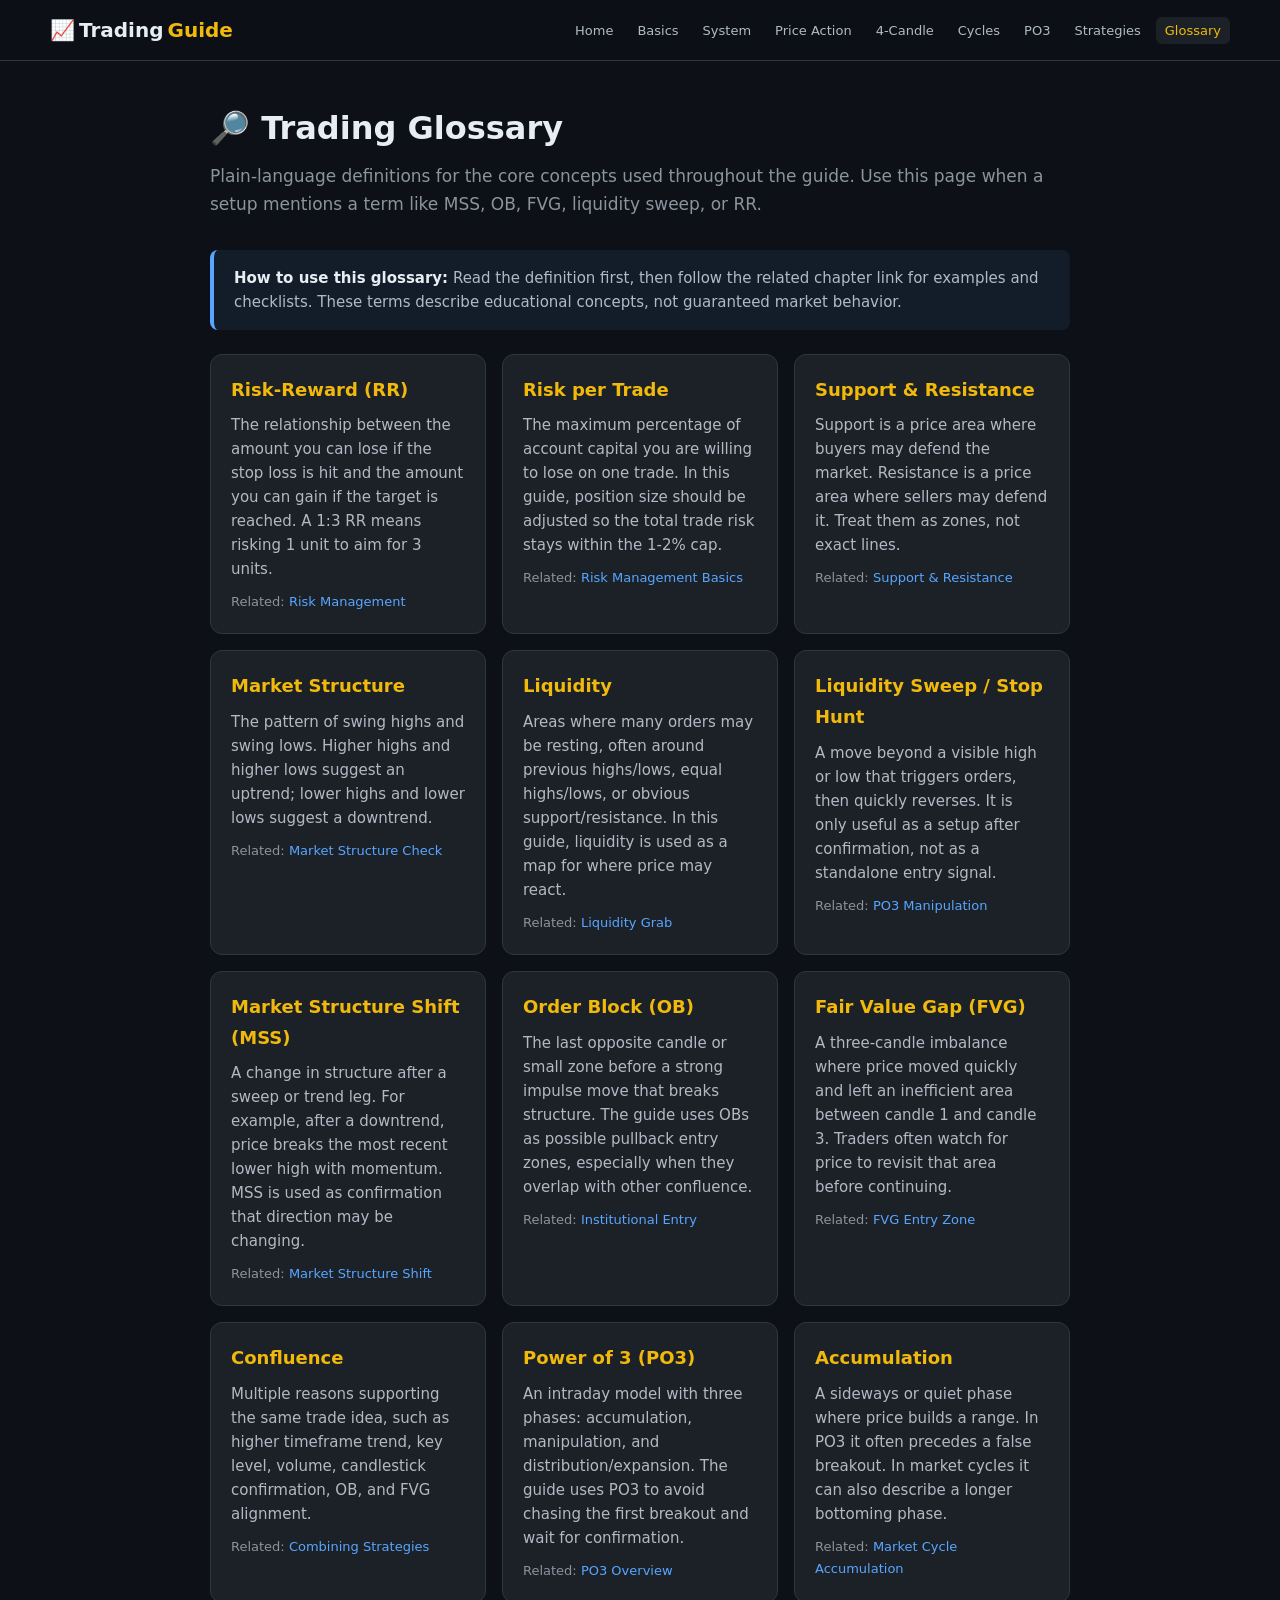
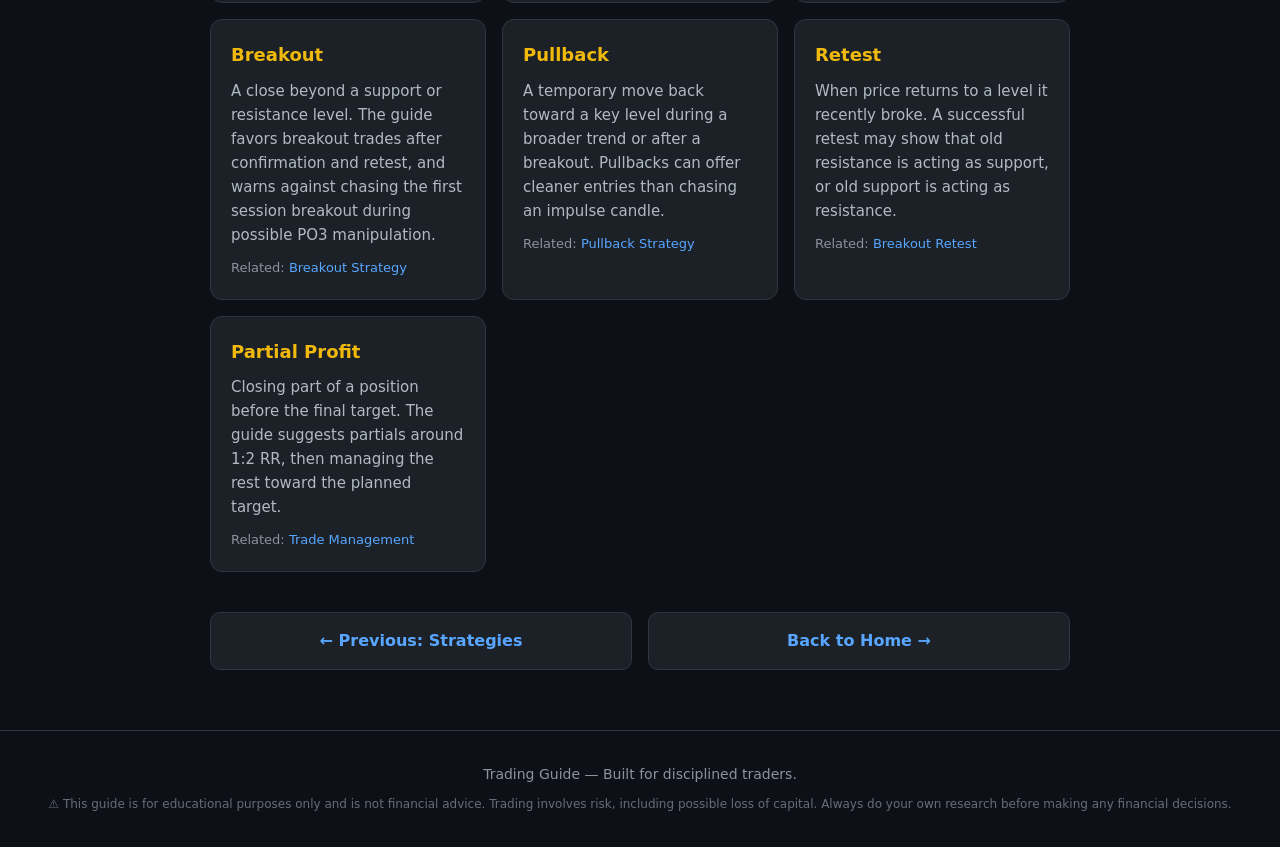
==== glossary.html @ 23a05971 "Improve trading guide clarity and navigation Co-authored-by: Manoj Nath <manojnathsaud@users.noreply" ====
<!DOCTYPE html>
<html lang="en">
<head>
  <meta charset="UTF-8">
  <meta name="viewport" content="width=device-width, initial-scale=1.0">
  <title>Trading Glossary — Trading Guide</title>
  <link rel="stylesheet" href="styles.css">
</head>
<body>

  <nav class="navbar">
    <div class="navbar-inner">
      <a href="index.html" class="nav-logo"><span aria-hidden="true">📈</span> Trading <span>Guide</span></a>
      <button class="nav-toggle" onclick="document.querySelector('.nav-links').classList.toggle('open')" aria-label="Toggle menu">
        <span></span><span></span><span></span>
      </button>
      <ul class="nav-links">
        <li><a href="index.html">Home</a></li>
        <li><a href="TradingGuidePage1/TradingGuidePage1.html">Basics</a></li>
        <li><a href="TradingGuidePage2/TradingGuidePage2.html">System</a></li>
        <li><a href="TradingGuidePage3/TradingGuidePage3.html">Price Action</a></li>
        <li><a href="TradingGuidePage4/TradingGuidePage4.html">4-Candle</a></li>
        <li><a href="TradingGuidePage5/TradingGuidePage5.html">Cycles</a></li>
        <li><a href="TradingGuidePage6/TradingGuidePage6.html">PO3</a></li>
        <li><a href="TradingGuidePage7/TradingGuidePage7.html">Strategies</a></li>
        <li><a href="glossary.html" class="active">Glossary</a></li>
      </ul>
    </div>
  </nav>

  <main class="main-content">

    <h1 class="page-title"><span aria-hidden="true">🔎</span> Trading Glossary</h1>
    <p class="page-subtitle">Plain-language definitions for the core concepts used throughout the guide. Use this page when a setup mentions a term like MSS, OB, FVG, liquidity sweep, or RR.</p>

    <div class="callout callout-blue mb-3">
      <strong>How to use this glossary:</strong> Read the definition first, then follow the related chapter link for examples and checklists. These terms describe educational concepts, not guaranteed market behavior.
    </div>

    <div class="glossary-grid">

      <article class="glossary-term" id="risk-reward">
        <h2>Risk-Reward (RR)</h2>
        <p>The relationship between the amount you can lose if the stop loss is hit and the amount you can gain if the target is reached. A 1:3 RR means risking 1 unit to aim for 3 units.</p>
        <span class="related">Related: <a href="TradingGuidePage2/TradingGuidePage2.html#risk">Risk Management</a></span>
      </article>

      <article class="glossary-term" id="risk-per-trade">
        <h2>Risk per Trade</h2>
        <p>The maximum percentage of account capital you are willing to lose on one trade. In this guide, position size should be adjusted so the total trade risk stays within the 1-2% cap.</p>
        <span class="related">Related: <a href="TradingGuidePage1/TradingGuidePage1.html#risk-management-basics">Risk Management Basics</a></span>
      </article>

      <article class="glossary-term" id="support-resistance">
        <h2>Support & Resistance</h2>
        <p>Support is a price area where buyers may defend the market. Resistance is a price area where sellers may defend it. Treat them as zones, not exact lines.</p>
        <span class="related">Related: <a href="TradingGuidePage1/TradingGuidePage1.html#support-resistance">Support & Resistance</a></span>
      </article>

      <article class="glossary-term" id="market-structure">
        <h2>Market Structure</h2>
        <p>The pattern of swing highs and swing lows. Higher highs and higher lows suggest an uptrend; lower highs and lower lows suggest a downtrend.</p>
        <span class="related">Related: <a href="TradingGuidePage2/TradingGuidePage2.html#structure">Market Structure Check</a></span>
      </article>

      <article class="glossary-term" id="liquidity">
        <h2>Liquidity</h2>
        <p>Areas where many orders may be resting, often around previous highs/lows, equal highs/lows, or obvious support/resistance. In this guide, liquidity is used as a map for where price may react.</p>
        <span class="related">Related: <a href="TradingGuidePage3/TradingGuidePage3.html#liquidity">Liquidity Grab</a></span>
      </article>

      <article class="glossary-term" id="liquidity-sweep">
        <h2>Liquidity Sweep / Stop Hunt</h2>
        <p>A move beyond a visible high or low that triggers orders, then quickly reverses. It is only useful as a setup after confirmation, not as a standalone entry signal.</p>
        <span class="related">Related: <a href="TradingGuidePage6/TradingGuidePage6.html#manipulation">PO3 Manipulation</a></span>
      </article>

      <article class="glossary-term" id="mss">
        <h2>Market Structure Shift (MSS)</h2>
        <p>A change in structure after a sweep or trend leg. For example, after a downtrend, price breaks the most recent lower high with momentum. MSS is used as confirmation that direction may be changing.</p>
        <span class="related">Related: <a href="TradingGuidePage3/TradingGuidePage3.html#mss">Market Structure Shift</a></span>
      </article>

      <article class="glossary-term" id="order-block">
        <h2>Order Block (OB)</h2>
        <p>The last opposite candle or small zone before a strong impulse move that breaks structure. The guide uses OBs as possible pullback entry zones, especially when they overlap with other confluence.</p>
        <span class="related">Related: <a href="TradingGuidePage3/TradingGuidePage3.html#entry">Institutional Entry</a></span>
      </article>

      <article class="glossary-term" id="fair-value-gap">
        <h2>Fair Value Gap (FVG)</h2>
        <p>A three-candle imbalance where price moved quickly and left an inefficient area between candle 1 and candle 3. Traders often watch for price to revisit that area before continuing.</p>
        <span class="related">Related: <a href="TradingGuidePage3/TradingGuidePage3.html#entry">FVG Entry Zone</a></span>
      </article>

      <article class="glossary-term" id="confluence">
        <h2>Confluence</h2>
        <p>Multiple reasons supporting the same trade idea, such as higher timeframe trend, key level, volume, candlestick confirmation, OB, and FVG alignment.</p>
        <span class="related">Related: <a href="TradingGuidePage7/TradingGuidePage7.html#combining">Combining Strategies</a></span>
      </article>

      <article class="glossary-term" id="po3">
        <h2>Power of 3 (PO3)</h2>
        <p>An intraday model with three phases: accumulation, manipulation, and distribution/expansion. The guide uses PO3 to avoid chasing the first breakout and wait for confirmation.</p>
        <span class="related">Related: <a href="TradingGuidePage6/TradingGuidePage6.html#overview">PO3 Overview</a></span>
      </article>

      <article class="glossary-term" id="accumulation">
        <h2>Accumulation</h2>
        <p>A sideways or quiet phase where price builds a range. In PO3 it often precedes a false breakout. In market cycles it can also describe a longer bottoming phase.</p>
        <span class="related">Related: <a href="TradingGuidePage5/TradingGuidePage5.html#phase1">Market Cycle Accumulation</a></span>
      </article>

      <article class="glossary-term" id="breakout">
        <h2>Breakout</h2>
        <p>A close beyond a support or resistance level. The guide favors breakout trades after confirmation and retest, and warns against chasing the first session breakout during possible PO3 manipulation.</p>
        <span class="related">Related: <a href="TradingGuidePage7/TradingGuidePage7.html#breakout">Breakout Strategy</a></span>
      </article>

      <article class="glossary-term" id="pullback">
        <h2>Pullback</h2>
        <p>A temporary move back toward a key level during a broader trend or after a breakout. Pullbacks can offer cleaner entries than chasing an impulse candle.</p>
        <span class="related">Related: <a href="TradingGuidePage7/TradingGuidePage7.html#pullback">Pullback Strategy</a></span>
      </article>

      <article class="glossary-term" id="retest">
        <h2>Retest</h2>
        <p>When price returns to a level it recently broke. A successful retest may show that old resistance is acting as support, or old support is acting as resistance.</p>
        <span class="related">Related: <a href="TradingGuidePage7/TradingGuidePage7.html#breakout">Breakout Retest</a></span>
      </article>

      <article class="glossary-term" id="partials">
        <h2>Partial Profit</h2>
        <p>Closing part of a position before the final target. The guide suggests partials around 1:2 RR, then managing the rest toward the planned target.</p>
        <span class="related">Related: <a href="TradingGuidePage2/TradingGuidePage2.html#management">Trade Management</a></span>
      </article>

    </div>

    <div class="page-nav">
      <a href="TradingGuidePage7/TradingGuidePage7.html">← Previous: Strategies</a>
      <a href="index.html">Back to Home →</a>
    </div>

  </main>

  <footer class="footer">
    <p>Trading Guide — Built for disciplined traders.</p>
    <p class="disclaimer">⚠ This guide is for educational purposes only and is not financial advice. Trading involves risk, including possible loss of capital. Always do your own research before making any financial decisions.</p>
  </footer>

</body>
</html>
---- styles.css ----
/* ===== CSS Variables ===== */
:root {
  --bg-primary: #0d1117;
  --bg-secondary: #161b22;
  --card-bg: #1c2128;
  --border-color: #30363d;
  --text-primary: #e6edf3;
  --text-secondary: #b1bac4;
  --text-muted: #8b949e;
  --accent-green: #3fb950;
  --accent-red: #ea3943;
  --accent-gold: #f0b90b;
  --accent-blue: #58a6ff;
  --link-color: #58a6ff;
  --nav-bg: rgba(13, 17, 23, 0.95);
  --font-main: 'Segoe UI', system-ui, -apple-system, sans-serif;
}

/* ===== Reset ===== */
*, *::before, *::after { box-sizing: border-box; margin: 0; padding: 0; }

html { scroll-behavior: smooth; }

body {
  font-family: var(--font-main);
  background: var(--bg-primary);
  color: var(--text-primary);
  line-height: 1.7;
  font-size: 16px;
}

a { color: var(--link-color); text-decoration: none; transition: color 0.2s; }
a:hover { color: var(--accent-gold); }

img { max-width: 100%; height: auto; }

/* ===== Navbar ===== */
.navbar {
  position: sticky;
  top: 0;
  z-index: 1000;
  background: var(--nav-bg);
  backdrop-filter: blur(12px);
  border-bottom: 1px solid var(--border-color);
  padding: 0 20px;
}

.navbar-inner {
  max-width: 1180px;
  margin: 0 auto;
  display: flex;
  align-items: center;
  justify-content: space-between;
  height: 60px;
}

.nav-logo {
  font-size: 20px;
  font-weight: 700;
  color: var(--text-primary);
  display: flex;
  align-items: center;
  gap: 4px;
}
.nav-logo span { color: var(--accent-gold); }
.nav-logo:hover { color: var(--text-primary); }

.nav-links {
  list-style: none;
  display: flex;
  gap: 6px;
  align-items: center;
}

.nav-links a {
  padding: 6px 9px;
  border-radius: 6px;
  font-size: 13px;
  color: var(--text-secondary);
  transition: all 0.2s;
}
.nav-links a:hover, .nav-links a.active {
  background: var(--card-bg);
  color: var(--accent-gold);
}

.nav-toggle { display: none; background: none; border: none; cursor: pointer; padding: 8px; }
.nav-toggle span {
  display: block; width: 22px; height: 2px;
  background: var(--text-primary); margin: 5px 0;
  border-radius: 2px; transition: 0.3s;
}

@media (max-width: 900px) {
  .nav-toggle { display: block; }
  .nav-links {
    display: none;
    position: absolute;
    top: 60px; left: 0; right: 0;
    background: var(--bg-secondary);
    border-bottom: 1px solid var(--border-color);
    flex-direction: column;
    padding: 12px 20px;
    gap: 4px;
  }
  .nav-links.open { display: flex; }
  .nav-links a { display: block; padding: 10px 12px; }
}

/* ===== Main Content ===== */
.main-content {
  max-width: 900px;
  margin: 0 auto;
  padding: 40px 20px 60px;
}

/* ===== Page Title ===== */
.page-title {
  font-size: 32px;
  font-weight: 800;
  margin-bottom: 8px;
  color: var(--text-primary);
}

.page-subtitle {
  font-size: 17px;
  color: var(--text-muted);
  margin-bottom: 32px;
  line-height: 1.6;
}

/* ===== Table of Contents ===== */
.toc {
  background: var(--card-bg);
  border: 1px solid var(--border-color);
  border-radius: 12px;
  padding: 24px 28px;
  margin-bottom: 32px;
}
.toc h3 { margin-bottom: 12px; color: var(--accent-gold); font-size: 18px; }
.toc ol { padding-left: 20px; }
.toc li { margin: 6px 0; color: var(--text-secondary); }
.toc a { color: var(--accent-blue); }
.toc a:hover { color: var(--accent-gold); text-decoration: underline; }

/* ===== Section Cards ===== */
.section-card {
  background: var(--card-bg);
  border: 1px solid var(--border-color);
  border-radius: 12px;
  padding: 28px 28px 24px;
  margin-bottom: 24px;
  transition: border-color 0.3s;
}
.section-card:hover { border-color: #484f58; }

.section-card img {
  max-width: 100%;
  height: auto;
  border-radius: 8px;
  margin: 16px 0;
  border: 1px solid var(--border-color);
}

.section-card h2 {
  font-size: 22px;
  font-weight: 700;
  margin-bottom: 16px;
  color: var(--text-primary);
  border-bottom: 1px solid var(--border-color);
  padding-bottom: 10px;
}

.section-card h3 {
  font-size: 17px;
  font-weight: 600;
  margin: 16px 0 8px;
  color: var(--text-primary);
}

.section-card p {
  color: var(--text-secondary);
  margin: 8px 0;
  line-height: 1.7;
}

/* ===== Checklists ===== */
.checklist {
  list-style: none;
  padding: 0;
  margin: 12px 0;
}
.checklist li {
  padding: 6px 0 6px 28px;
  position: relative;
  color: var(--text-secondary);
  line-height: 1.6;
}
.checklist li::before {
  content: '✔';
  position: absolute;
  left: 0;
  color: var(--accent-green);
  font-size: 14px;
}
.checklist-bad li::before { content: '✘'; color: var(--accent-red); }
.checklist-warn li::before { content: '⚠'; color: var(--accent-gold); }

/* ===== Callouts ===== */
.callout {
  border-radius: 8px;
  padding: 16px 20px;
  margin: 12px 0;
  border-left: 4px solid;
  font-size: 15px;
  line-height: 1.6;
}
.callout-gold { border-color: var(--accent-gold); background: rgba(240, 185, 11, 0.08); color: var(--text-secondary); }
.callout-green { border-color: var(--accent-green); background: rgba(63, 185, 80, 0.08); color: var(--text-secondary); }
.callout-red { border-color: var(--accent-red); background: rgba(234, 57, 67, 0.08); color: var(--text-secondary); }
.callout-blue { border-color: var(--accent-blue); background: rgba(88, 166, 255, 0.08); color: var(--text-secondary); }
.callout-warn { border-color: #d29922; background: rgba(210, 153, 34, 0.08); color: var(--text-secondary); }

.callout strong { color: var(--text-primary); }

.feature-callout { margin-top: 32px; }
.large-callout { font-size: 16px; }

.note-list {
  color: var(--text-secondary);
  padding-left: 20px;
  margin: 12px 0;
}

.quote-note {
  border-left: 3px solid var(--accent-gold);
  padding-left: 16px;
  color: var(--text-muted);
  font-style: italic;
  margin: 12px 0;
}

.highlight-card {
  border-color: var(--accent-gold);
  background: rgba(240, 185, 11, 0.05);
}

.danger-card {
  border-color: var(--accent-red);
  background: rgba(234, 57, 67, 0.05);
}

/* ===== Labels ===== */
.label {
  display: inline-block;
  padding: 4px 12px;
  border-radius: 20px;
  font-size: 13px;
  font-weight: 600;
  text-transform: uppercase;
  letter-spacing: 0.5px;
}
.label-bullish { background: rgba(63, 185, 80, 0.15); color: var(--accent-green); border: 1px solid rgba(63, 185, 80, 0.3); }
.label-bearish { background: rgba(234, 57, 67, 0.15); color: var(--accent-red); border: 1px solid rgba(234, 57, 67, 0.3); }
.label-warning { background: rgba(240, 185, 11, 0.15); color: var(--accent-gold); border: 1px solid rgba(240, 185, 11, 0.3); }

/* ===== Page Navigation ===== */
.page-nav {
  display: flex;
  justify-content: space-between;
  gap: 16px;
  margin-top: 40px;
  flex-wrap: wrap;
}
.page-nav a {
  background: var(--card-bg);
  border: 1px solid var(--border-color);
  border-radius: 10px;
  padding: 14px 24px;
  color: var(--accent-blue);
  font-weight: 600;
  transition: all 0.2s;
  flex: 1;
  text-align: center;
  min-width: 200px;
}
.page-nav a:hover {
  border-color: var(--accent-gold);
  color: var(--accent-gold);
  background: rgba(240, 185, 11, 0.05);
}

/* ===== Footer ===== */
.footer {
  text-align: center;
  padding: 32px 20px;
  border-top: 1px solid var(--border-color);
  color: var(--text-muted);
  font-size: 14px;
}
.footer .disclaimer {
  margin-top: 8px;
  font-size: 12px;
  color: var(--text-muted);
  opacity: 0.7;
}

/* ===== Hero Section (Index page) ===== */
.hero {
  text-align: center;
  padding: 60px 20px 40px;
}
.hero h1 { font-size: 42px; font-weight: 800; margin-bottom: 12px; }
.hero h1 span { color: var(--accent-gold); }
.hero p { font-size: 18px; color: var(--text-muted); max-width: 600px; margin: 0 auto 32px; }

.chapter-grid {
  display: grid;
  grid-template-columns: repeat(auto-fit, minmax(260px, 1fr));
  gap: 16px;
  margin: 32px 0;
}

.chapter-card {
  background: var(--card-bg);
  border: 1px solid var(--border-color);
  border-radius: 12px;
  padding: 24px;
  text-align: left;
  transition: all 0.3s;
  display: block;
}
.chapter-card:hover {
  border-color: var(--accent-gold);
  transform: translateY(-2px);
  box-shadow: 0 8px 24px rgba(0, 0, 0, 0.3);
}
.chapter-card .chapter-num {
  font-size: 28px;
  margin-bottom: 8px;
}
.chapter-card h3 { font-size: 17px; margin-bottom: 6px; color: var(--text-primary); }
.chapter-card p { font-size: 14px; color: var(--text-muted); line-height: 1.5; }

/* ===== Glossary ===== */
.glossary-grid {
  display: grid;
  grid-template-columns: repeat(auto-fit, minmax(260px, 1fr));
  gap: 16px;
}

.glossary-term {
  background: var(--card-bg);
  border: 1px solid var(--border-color);
  border-radius: 12px;
  padding: 20px;
}

.glossary-term h2 {
  color: var(--accent-gold);
  font-size: 18px;
  margin-bottom: 8px;
}

.glossary-term p {
  color: var(--text-secondary);
  font-size: 15px;
  line-height: 1.6;
}

.glossary-term .related {
  display: block;
  margin-top: 10px;
  color: var(--text-muted);
  font-size: 13px;
}

/* ===== Utility Classes ===== */
.mt-2 { margin-top: 16px !important; }
.mt-3 { margin-top: 24px !important; }
.mb-3 { margin-bottom: 24px !important; }
.text-center { text-align: center; }
.text-green { color: var(--accent-green) !important; }
.text-red { color: var(--accent-red) !important; }
.text-gold { color: var(--accent-gold) !important; }
.text-muted { color: var(--text-muted) !important; }

/* ===== Responsive ===== */
@media (max-width: 600px) {
  .page-title { font-size: 26px; }
  .hero h1 { font-size: 32px; }
  .section-card { padding: 20px 18px; }
  .main-content { padding: 24px 16px 40px; }
}
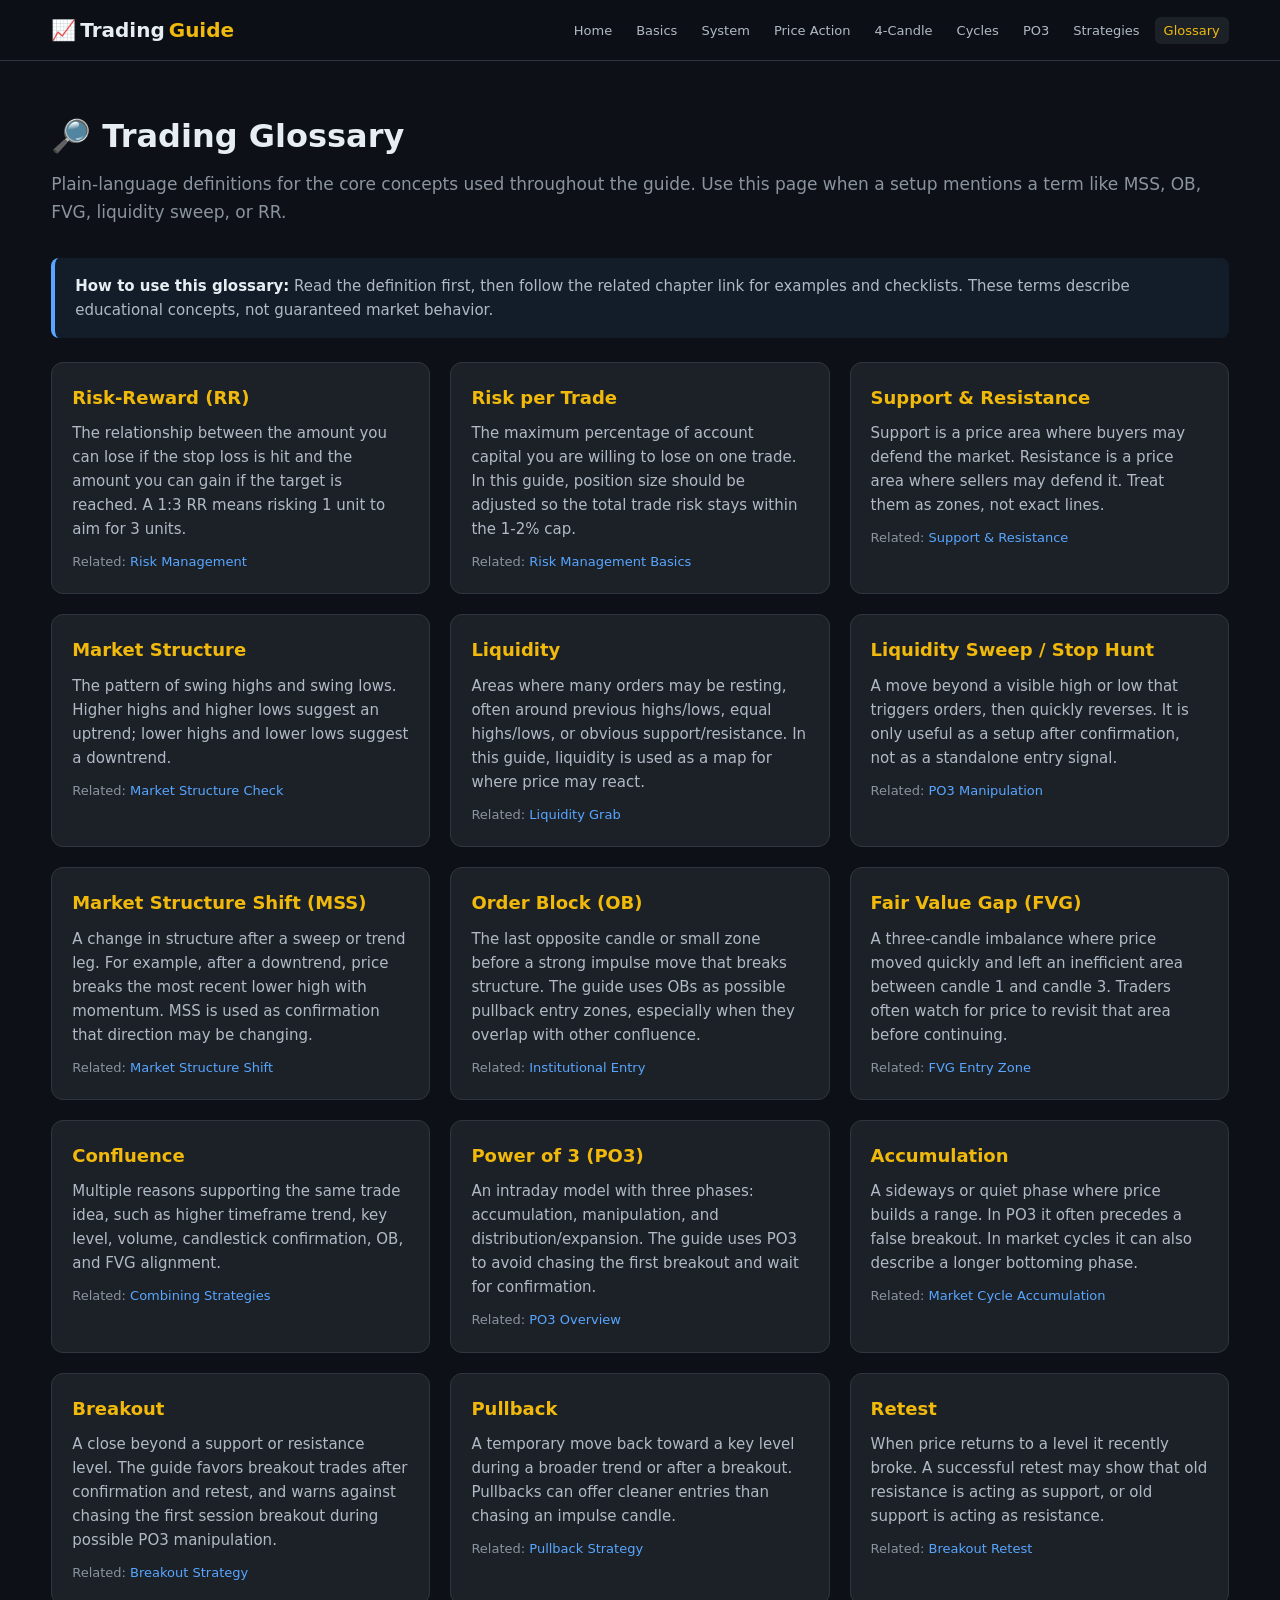
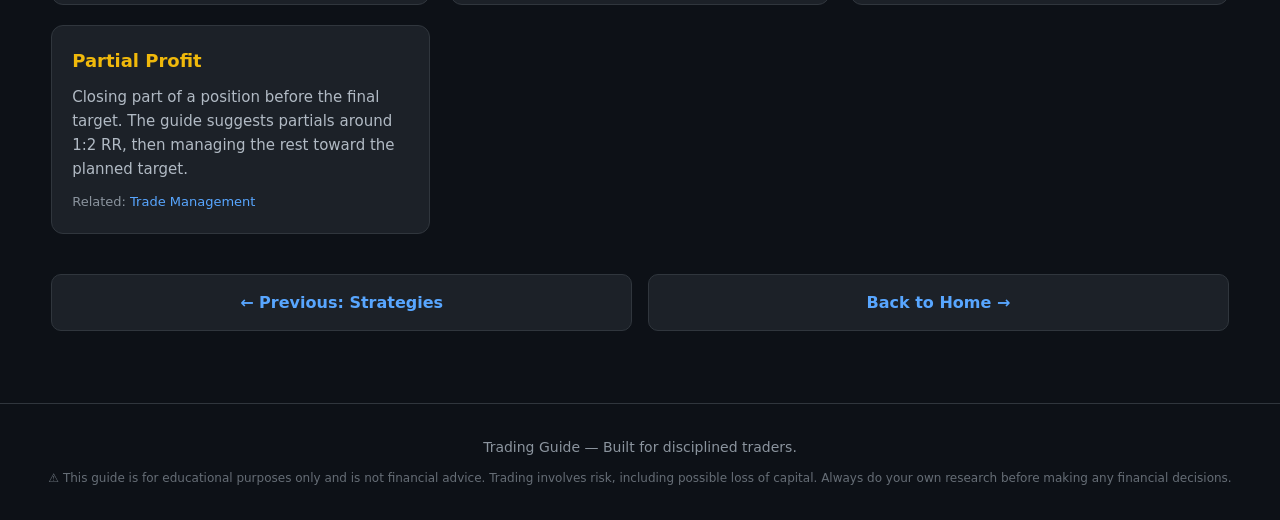
==== commit d841ada5: "Add SVG favicon and link across all HTML pages" ====
--- a/glossary.html
+++ b/glossary.html
@@ -2,6 +2,7 @@
 <html lang="en">
 <head>
   <meta charset="UTF-8">
+  <link rel="icon" type="image/svg+xml" href="favicon.svg">
   <meta name="viewport" content="width=device-width, initial-scale=1.0">
   <title>Trading Glossary — Trading Guide</title>
   <link rel="stylesheet" href="styles.css">
--- a/styles.css
+++ b/styles.css
@@ -14,6 +14,8 @@
   --link-color: #58a6ff;
   --nav-bg: rgba(13, 17, 23, 0.95);
   --font-main: 'Segoe UI', system-ui, -apple-system, sans-serif;
+  --layout-max-width: 1760px;
+  --layout-gutter: clamp(20px, 4vw, 64px);
 }
 
 /* ===== Reset ===== */
@@ -42,11 +44,11 @@
   background: var(--nav-bg);
   backdrop-filter: blur(12px);
   border-bottom: 1px solid var(--border-color);
-  padding: 0 20px;
+  padding: 0 var(--layout-gutter);
 }
 
 .navbar-inner {
-  max-width: 1180px;
+  max-width: var(--layout-max-width);
   margin: 0 auto;
   display: flex;
   align-items: center;
@@ -109,9 +111,9 @@
 
 /* ===== Main Content ===== */
 .main-content {
-  max-width: 900px;
+  max-width: var(--layout-max-width);
   margin: 0 auto;
-  padding: 40px 20px 60px;
+  padding: 48px var(--layout-gutter) 72px;
 }
 
 /* ===== Page Title ===== */
@@ -148,7 +150,7 @@
   background: var(--card-bg);
   border: 1px solid var(--border-color);
   border-radius: 12px;
-  padding: 28px 28px 24px;
+  padding: 32px;
   margin-bottom: 24px;
   transition: border-color 0.3s;
 }
@@ -312,12 +314,12 @@
 }
 .hero h1 { font-size: 42px; font-weight: 800; margin-bottom: 12px; }
 .hero h1 span { color: var(--accent-gold); }
-.hero p { font-size: 18px; color: var(--text-muted); max-width: 600px; margin: 0 auto 32px; }
+.hero p { font-size: 18px; color: var(--text-muted); max-width: 760px; margin: 0 auto 32px; }
 
 .chapter-grid {
   display: grid;
   grid-template-columns: repeat(auto-fit, minmax(260px, 1fr));
-  gap: 16px;
+  gap: 20px;
   margin: 32px 0;
 }
 
@@ -345,8 +347,8 @@
 /* ===== Glossary ===== */
 .glossary-grid {
   display: grid;
-  grid-template-columns: repeat(auto-fit, minmax(260px, 1fr));
-  gap: 16px;
+  grid-template-columns: repeat(auto-fit, minmax(280px, 1fr));
+  gap: 20px;
 }
 
 .glossary-term {
@@ -386,6 +388,17 @@
 .text-muted { color: var(--text-muted) !important; }
 
 /* ===== Responsive ===== */
+@media (min-width: 901px) {
+  .toc ol {
+    column-count: 2;
+    column-gap: 48px;
+  }
+
+  .toc li {
+    break-inside: avoid;
+  }
+}
+
 @media (max-width: 600px) {
   .page-title { font-size: 26px; }
   .hero h1 { font-size: 32px; }
